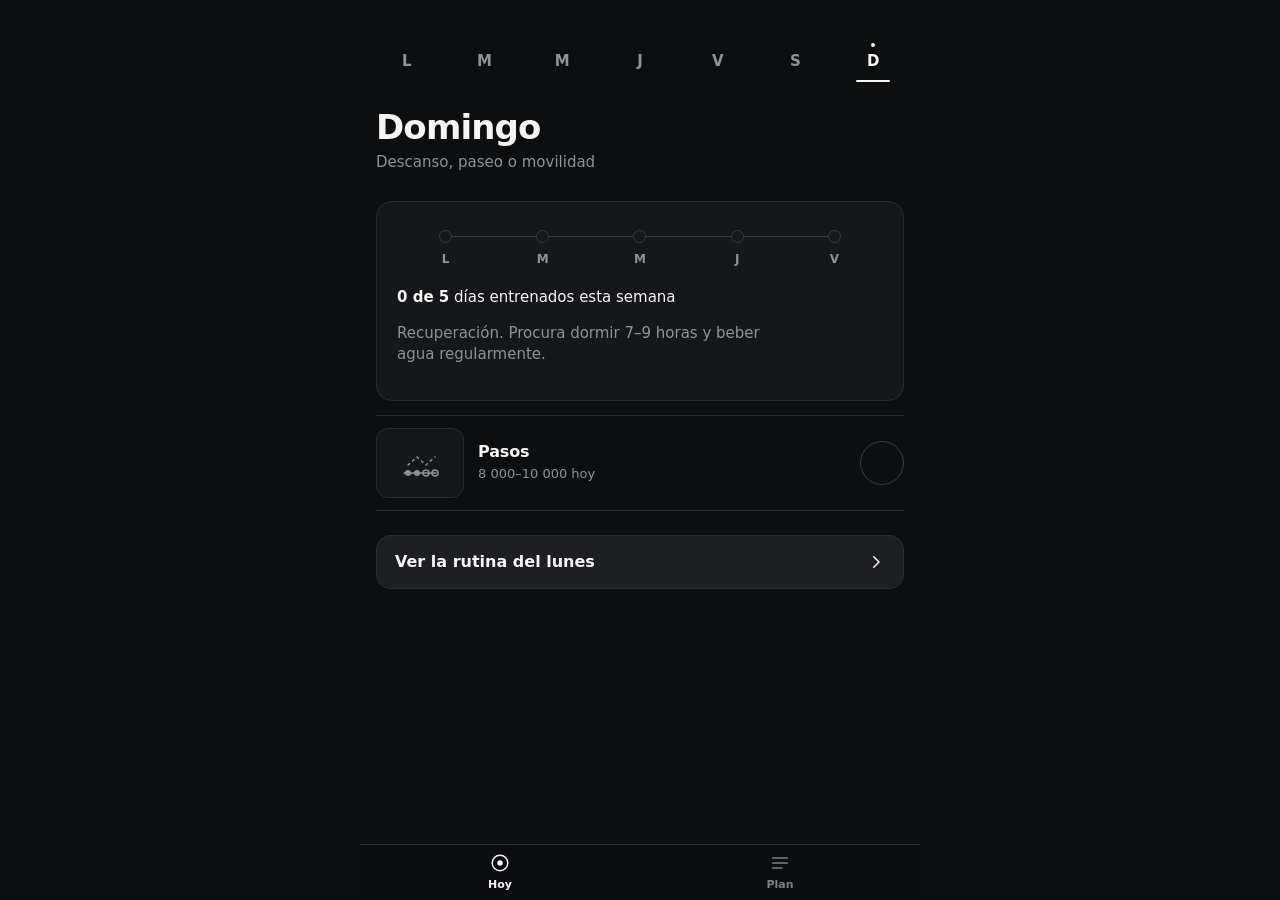
==== index.html @ 93b1b65b "Rutina: app de gimnasio sin conexión para iPhone Rutina de 5 días con ilustraciones, registro de ser" ====
<!doctype html>
<html lang="es-MX">
<head>
<meta charset="utf-8">
<meta name="viewport" content="width=device-width, initial-scale=1, viewport-fit=cover">
<title>Rutina</title>
<meta name="description" content="Tu rutina de gimnasio del día, sin internet.">
<meta name="theme-color" content="#0d0e10">
<meta name="color-scheme" content="dark">
<meta name="apple-mobile-web-app-capable" content="yes">
<meta name="mobile-web-app-capable" content="yes">
<meta name="apple-mobile-web-app-status-bar-style" content="black-translucent">
<meta name="apple-mobile-web-app-title" content="Rutina">
<link rel="apple-touch-icon" href="icons/icon-180.png">
<link rel="icon" href="icons/icon-192.png">
<link rel="manifest" href="manifest.webmanifest">
<link rel="stylesheet" href="styles.css">
</head>
<body>
<div class="app">
  <main id="screen" class="screen"></main>

  <nav class="tabbar" aria-label="Secciones">
    <a href="#/hoy" class="tab" data-tab="hoy">
      <svg viewBox="0 0 24 24" aria-hidden="true"><circle cx="12" cy="12" r="8.5" fill="none" stroke="currentColor" stroke-width="1.6"/><circle cx="12" cy="12" r="3" fill="currentColor"/></svg>
      <span>Hoy</span>
    </a>
    <a href="#/plan" class="tab" data-tab="plan">
      <svg viewBox="0 0 24 24" aria-hidden="true"><path d="M4 6.5h16M4 12h16M4 17.5h10" fill="none" stroke="currentColor" stroke-width="1.6" stroke-linecap="round"/></svg>
      <span>Plan</span>
    </a>
  </nav>

  <section id="timer" class="timer" aria-live="polite" hidden>
    <div class="timer__track"><div class="timer__fill"></div><i class="timer__head"></i></div>
    <div class="timer__row">
      <div class="timer__read">
        <span class="timer__label">Descanso</span>
        <span class="timer__time" id="timerTime">0:00</span>
      </div>
      <button type="button" class="btn btn--ghost" id="timerAdd">+15 s</button>
      <button type="button" class="btn" id="timerSkip">Saltar</button>
    </div>
  </section>
  <div class="flash" id="flash" aria-hidden="true"></div>
</div>

<script src="data.js"></script>
<script src="illus.js"></script>
<script src="app.js"></script>
</body>
</html>
---- styles.css ----
:root {
  --bg: #0d0e10;
  --plate: #16171a;
  --plate-2: #1e1f23;
  --line: #2a2c30;
  --line-2: #3a3c41;
  --ink: #f4f4f2;
  --mute: #8f9298;
  --dim: #7d8086;

  --r-sm: 10px;
  --r: 16px;
  --gutter: 16px;
  --tabbar-h: 56px;
  --safe-b: env(safe-area-inset-bottom, 0px);
  --safe-t: env(safe-area-inset-top, 0px);

  --ease-out: cubic-bezier(0.23, 1, 0.32, 1);
  --ease-drawer: cubic-bezier(0.32, 0.72, 0, 1);

  --font: -apple-system, BlinkMacSystemFont, "SF Pro Text", "Segoe UI", system-ui, sans-serif;
  color-scheme: dark;
}

* { box-sizing: border-box; }
html {
  -webkit-tap-highlight-color: transparent;
  -webkit-text-size-adjust: 100%;
  overscroll-behavior: none;
  background: var(--bg);
}
body {
  margin: 0;
  background: var(--bg);
  color: var(--ink);
  font: 400 15px/1.45 var(--font);
  font-feature-settings: "tnum" 1;
  -webkit-font-smoothing: antialiased;
}
::selection { background: var(--ink); color: var(--bg); }
button, input { font: inherit; color: inherit; }
button, a, [role="button"], .tab {
  touch-action: manipulation;
  user-select: none;
  -webkit-user-select: none;
  -webkit-touch-callout: none;
}
a { color: inherit; text-decoration: none; }
:focus-visible { outline: 2px solid var(--ink); outline-offset: 2px; border-radius: 6px; }
[hidden] { display: none !important; }

.app {
  max-width: 560px;
  margin: 0 auto;
  min-height: 100dvh;
  position: relative;
}
.screen {
  padding: calc(var(--safe-t) + 12px) var(--gutter) calc(var(--tabbar-h) + var(--safe-b) + 32px);
}
.app.has-timer .screen { padding-bottom: calc(var(--tabbar-h) + var(--safe-b) + 128px); }

/* entrada de pantallas */
.view { animation: view-in 240ms var(--ease-out); }
.view--push { animation-name: view-push; }
@keyframes view-in { from { opacity: 0; } }
@keyframes view-push { from { opacity: 0; transform: translateX(24px); } }

/* ---------- selector de día ---------- */
.days {
  display: grid;
  grid-template-columns: repeat(7, 1fr);
  margin: 0 calc(var(--gutter) * -0.5) 22px;
}
.day {
  position: relative;
  height: 52px;
  background: none;
  border: 0;
  padding: 0;
  color: var(--mute);
  font-size: 15px;
  font-weight: 600;
  display: grid;
  place-items: center;
  transition: color 150ms ease;
}
.day::after {
  content: "";
  position: absolute;
  left: 28%; right: 28%; bottom: 6px;
  height: 2px;
  border-radius: 1px;
  background: var(--ink);
  transform: scaleX(0);
  transition: transform 200ms var(--ease-out);
}
.day[aria-current="true"] { color: var(--ink); }
.day[aria-current="true"]::after { transform: scaleX(1); }
.day.is-today::before {
  content: "";
  position: absolute;
  top: 7px; left: 50%;
  width: 4px; height: 4px; margin-left: -2px;
  border-radius: 50%;
  background: var(--ink);
}
.day:active { color: var(--ink); }

/* ---------- encabezado del día ---------- */
.head h1 {
  margin: 0;
  font-size: 34px;
  line-height: 1.05;
  font-weight: 700;
  letter-spacing: -0.025em;
}
.head .focus {
  margin: 6px 0 0;
  color: var(--mute);
  font-size: 15px;
}
.meta {
  display: flex;
  align-items: center;
  gap: 12px;
  margin: 18px 0 0;
  color: var(--mute);
  font-size: 13px;
}
.meta b { color: var(--ink); font-weight: 600; }

/* riel de puntos: la firma visual */
.rail {
  display: flex;
  align-items: center;
  gap: 6px;
  flex: 1;
  min-width: 0;
}
.rail::before {
  content: "";
  flex: 1;
  height: 1px;
  background: var(--line);
  order: 2;
}
.rail__dots { display: flex; gap: 6px; order: 1; }
.pip {
  width: 7px; height: 7px;
  border-radius: 50%;
  border: 1.5px solid var(--line-2);
  transition: background-color 200ms var(--ease-out), border-color 200ms var(--ease-out), transform 200ms var(--ease-out);
}
.pip.is-done { background: var(--ink); border-color: var(--ink); }
.pip.is-next { border-color: var(--ink); }

/* ---------- notas plegables ---------- */
.note {
  margin: 22px 0 0;
  border: 1px solid var(--line);
  border-radius: var(--r);
  background: var(--plate);
}
.note summary {
  list-style: none;
  display: flex;
  align-items: center;
  justify-content: space-between;
  min-height: 52px;
  padding: 0 16px;
  font-weight: 600;
  cursor: pointer;
}
.note summary::-webkit-details-marker { display: none; }
.note summary svg { width: 16px; height: 16px; color: var(--mute); transition: transform 200ms var(--ease-out); }
.note[open] summary svg { transform: rotate(180deg); }
.note__body { padding: 0 16px 16px; color: var(--mute); }
.note__body p { margin: 0 0 10px; max-width: 65ch; }
.note__body p:last-child { margin-bottom: 0; }
.note__body strong { color: var(--ink); font-weight: 600; }

/* ---------- lista de ejercicios ---------- */
.list {
  list-style: none;
  margin: 14px 0 0;
  padding: 0;
  border-top: 1px solid var(--line);
}
.row {
  display: grid;
  grid-template-columns: 88px 1fr;
  gap: 14px;
  align-items: center;
  padding: 12px 0;
  border-bottom: 1px solid var(--line);
  transition: opacity 200ms ease;
}
a.row:active .thumb { transform: scale(0.97); }
.thumb {
  width: 88px;
  height: 70px;
  border-radius: 12px;
  background: var(--plate);
  border: 1px solid var(--line);
  overflow: hidden;
  transition: transform 160ms var(--ease-out);
}
.thumb .ann { display: none; }
.ill { display: block; width: 100%; height: 100%; }
.row__name {
  display: block;
  font-size: 16px;
  font-weight: 600;
  line-height: 1.25;
  letter-spacing: -0.01em;
}
.row__rx {
  display: block;
  margin-top: 3px;
  color: var(--mute);
  font-size: 13px;
}
.row__rail { margin-top: 9px; }
.row.is-complete .row__name { color: var(--mute); }
.tag {
  display: inline-block;
  margin-left: 6px;
  padding: 1px 6px;
  border: 1px solid var(--line-2);
  border-radius: 6px;
  color: var(--mute);
  font-size: 11px;
  font-weight: 600;
  vertical-align: 2px;
}

/* filas con casilla: bici y pasos */
.row--check { grid-template-columns: 88px 1fr 44px; }
.thumb--plain {
  display: grid;
  place-items: center;
  color: var(--mute);
}
.thumb--plain svg { width: 40px; height: 40px; }

.check {
  width: 44px;
  height: 44px;
  border-radius: 50%;
  border: 1.5px solid var(--line-2);
  background: none;
  display: grid;
  place-items: center;
  padding: 0;
  color: var(--bg);
  transition: background-color 180ms var(--ease-out), border-color 180ms var(--ease-out), transform 140ms var(--ease-out);
}
.check svg { width: 20px; height: 20px; opacity: 0; transform: scale(0.8); transition: opacity 160ms var(--ease-out), transform 200ms var(--ease-out); }
.check[aria-pressed="true"] { background: var(--ink); border-color: var(--ink); }
.check[aria-pressed="true"] svg { opacity: 1; transform: none; }
.check:active { transform: scale(0.92); }

/* ---------- descanso de fin de semana ---------- */
.rest-day {
  margin-top: 28px;
  padding: 28px 20px;
  border: 1px solid var(--line);
  border-radius: var(--r);
  background: var(--plate);
}
.rest-day p { margin: 0 0 6px; color: var(--mute); max-width: 40ch; }
.weekdots {
  display: grid;
  grid-template-columns: repeat(5, 1fr);
  position: relative;
  margin-bottom: 18px;
}
.weekdots::before {
  content: "";
  position: absolute;
  left: 10%; right: 10%; top: 6px;
  height: 1px;
  background: var(--line-2);
}
.wd { position: relative; display: grid; justify-items: center; gap: 8px; font-size: 12px; font-weight: 600; color: var(--mute); }
.wd i { width: 13px; height: 13px; border-radius: 50%; background: var(--plate); border: 1.5px solid var(--line-2); }
.wd.is-done { color: var(--ink); }
.wd.is-done i { background: var(--ink); border-color: var(--ink); }
.rest-day .weekdots__sum { color: var(--ink); margin-bottom: 14px; }
.weekdots__sum b { font-weight: 700; }

/* ---------- botones ---------- */
.btn {
  appearance: none;
  border: 0;
  min-height: 44px;
  padding: 0 18px;
  border-radius: 12px;
  background: var(--ink);
  color: var(--bg);
  font-weight: 600;
  font-size: 15px;
  display: inline-flex;
  align-items: center;
  justify-content: center;
  gap: 8px;
  transition: transform 140ms var(--ease-out), background-color 150ms ease;
}
.btn:active { transform: scale(0.97); }
.btn--ghost { background: var(--plate-2); color: var(--ink); border: 1px solid var(--line); }
.btn--block { width: 100%; min-height: 54px; border-radius: 14px; font-size: 16px; }
.btn svg { width: 18px; height: 18px; }

/* ---------- detalle del ejercicio ---------- */
.topbar {
  display: flex;
  align-items: center;
  justify-content: space-between;
  margin: 0 0 12px;
  min-height: 44px;
}
.back {
  display: inline-flex;
  align-items: center;
  gap: 2px;
  min-height: 44px;
  padding-right: 12px;
  margin-left: -6px;
  color: var(--ink);
  font-weight: 500;
}
.back svg { width: 22px; height: 22px; }
.back:active { opacity: 0.6; }
.counter { color: var(--mute); font-size: 13px; }

.hero {
  border-radius: var(--r);
  background: var(--plate);
  border: 1px solid var(--line);
  overflow: hidden;
  aspect-ratio: 4 / 3;
}
.ill-lbl {
  font: 600 10.5px/1 var(--font);
  letter-spacing: 0.12em;
  text-transform: uppercase;
  fill: var(--mute);
}
.ex-title {
  margin: 20px 0 0;
  font-size: 26px;
  line-height: 1.12;
  font-weight: 700;
  letter-spacing: -0.02em;
  text-wrap: balance;
}
.rx {
  display: grid;
  grid-template-columns: repeat(3, 1fr);
  margin: 16px 0 0;
  border-top: 1px solid var(--line);
  border-bottom: 1px solid var(--line);
}
.rx div { padding: 12px 0; }
.rx div + div { padding-left: 14px; border-left: 1px solid var(--line); }
.rx dt { color: var(--mute); font-size: 12px; }
.rx dd { margin: 2px 0 0; font-size: 18px; font-weight: 600; letter-spacing: -0.01em; }
.ex-alt { margin: 4px 0 0; color: var(--mute); }
.cue { margin: 16px 0 0; max-width: 65ch; }
.cue-note { margin: 8px 0 0; color: var(--mute); font-size: 14px; }

.last {
  margin: 22px 0 0;
  padding: 14px 16px;
  border: 1px solid var(--line);
  border-radius: var(--r);
  background: var(--plate);
}
.last h2, .sets-h {
  margin: 0;
  font-size: 13px;
  font-weight: 600;
  color: var(--mute);
}
.last__vals { margin: 4px 0 0; font-size: 17px; font-weight: 600; }
.last__vals span { color: var(--mute); font-weight: 400; }
.progress {
  display: flex;
  gap: 10px;
  align-items: flex-start;
  margin: 12px 0 0;
  padding-top: 12px;
  border-top: 1px solid var(--line);
}
.progress svg { flex: none; width: 18px; height: 18px; margin-top: 2px; }
.progress p { margin: 0; }
.progress strong { display: block; font-weight: 600; }
.progress span { color: var(--mute); font-size: 14px; }

/* series */
.sets-h { margin: 26px 0 10px; display: flex; align-items: center; gap: 14px; }
.sets-h .rail { max-width: 180px; }
.sets { list-style: none; margin: 0; padding: 0; }
.set {
  display: grid;
  grid-template-columns: 18px 1fr 1fr 44px;
  gap: 8px;
  align-items: center;
  padding: 10px 0;
  border-bottom: 1px solid var(--line);
}
.sets .set:first-child { border-top: 1px solid var(--line); }
.set--head {
  padding: 0 0 6px;
  border: 0;
  font-size: 12px;
  font-weight: 600;
  color: var(--mute);
  text-align: center;
}
.set.is-next .check { border-color: var(--ink); }
.set.is-next .set__n { color: var(--ink); }
.set--noload { grid-template-columns: 18px 1fr 44px; }
.set__n {
  font-size: 13px;
  font-weight: 600;
  color: var(--mute);
}
.set.is-done .set__n { color: var(--ink); }
.field { display: grid; grid-template-columns: 44px 1fr 44px; align-items: center; height: 52px; border-radius: 12px; background: var(--plate-2); border: 1px solid var(--line); transition: opacity 200ms ease; }
.field button {
  height: 100%;
  border: 0;
  background: none;
  padding: 0;
  color: var(--mute);
  display: grid;
  place-items: center;
}
.field button svg { width: 14px; height: 14px; }
.field button:active { color: var(--ink); }
.field label { display: block; min-width: 0; }
.field input {
  width: 100%;
  border: 0;
  background: none;
  text-align: center;
  font-size: 17px;
  font-weight: 600;
  padding: 0;
  outline: none;
  -moz-appearance: textfield;
}
.field input::placeholder { color: var(--dim); font-weight: 500; }
.field input::-webkit-outer-spin-button, .field input::-webkit-inner-spin-button { -webkit-appearance: none; margin: 0; }
.field:focus-within { border-color: var(--line-2); }
.set.is-done .field { opacity: 0.55; }

.next { margin-top: 24px; }
.next .btn { justify-content: space-between; padding: 0 18px; }
.next small { display: block; font-weight: 500; opacity: 0.6; font-size: 12px; }
.next .btn span { text-align: left; line-height: 1.2; }

.history { margin: 28px 0 0; }
.history h2 { margin: 0 0 6px; font-size: 13px; font-weight: 600; color: var(--mute); }
.history ol { list-style: none; margin: 0; padding: 0; }
.history li { display: flex; justify-content: space-between; gap: 12px; padding: 10px 0; border-bottom: 1px solid var(--line); font-size: 14px; }
.history li span:first-child { color: var(--mute); flex: none; }
.history li span:last-child { text-align: right; }

/* ---------- plan ---------- */
.plan h1 { margin: 6px 0 0; font-size: 34px; font-weight: 700; letter-spacing: -0.025em; line-height: 1.05; }
.plan .focus { margin: 6px 0 0; color: var(--mute); }
.section-h { margin: 32px 0 10px; font-size: 20px; font-weight: 700; letter-spacing: -0.015em; }
.week { list-style: none; margin: 0; padding: 0; border-top: 1px solid var(--line); }
.week a {
  display: grid;
  grid-template-columns: 34px 1fr auto;
  gap: 10px;
  align-items: baseline;
  padding: 13px 0;
  border-bottom: 1px solid var(--line);
}
.week a:active { opacity: 0.6; }
.week .d { font-weight: 700; }
.week .t { font-weight: 600; }
.week .t small { display: block; color: var(--mute); font-weight: 400; font-size: 13px; margin-top: 1px; }
.week .b { color: var(--mute); font-size: 13px; text-align: right; }
.week li.is-today .d::after { content: ""; display: inline-block; width: 4px; height: 4px; border-radius: 50%; background: var(--ink); margin-left: 5px; vertical-align: 3px; }

.rules { margin: 0; }
.rules div { padding: 14px 0; border-bottom: 1px solid var(--line); }
.rules div:first-child { border-top: 1px solid var(--line); }
.rules dt { font-weight: 600; }
.rules dd { margin: 3px 0 0; color: var(--mute); max-width: 65ch; }

.settings { border-top: 1px solid var(--line); }
.setting {
  display: flex;
  align-items: center;
  justify-content: space-between;
  gap: 16px;
  min-height: 60px;
  padding: 10px 0;
  border-bottom: 1px solid var(--line);
}
.setting p { margin: 0; }
.setting small { display: block; color: var(--mute); font-size: 13px; }
.setting input[type="date"] {
  font-size: 16px;
  background: var(--plate-2);
  border: 1px solid var(--line);
  border-radius: 10px;
  padding: 8px 10px;
  min-height: 40px;
}
.switch {
  flex: none;
  width: 52px; height: 32px;
  border-radius: 16px;
  border: 0;
  padding: 0;
  background: var(--line-2);
  position: relative;
  transition: background-color 200ms var(--ease-out);
}
.switch::after {
  content: "";
  position: absolute;
  top: 3px; left: 3px;
  width: 26px; height: 26px;
  border-radius: 50%;
  background: var(--ink);
  transition: transform 220ms var(--ease-out);
}
.switch[aria-checked="true"] { background: var(--ink); }
.switch[aria-checked="true"]::after { background: var(--bg); transform: translateX(20px); }
.backup { display: flex; gap: 10px; margin-top: 14px; }
.backup .btn { flex: 1; }
.fine { margin: 14px 0 0; color: var(--mute); font-size: 13px; max-width: 60ch; }
.toast-msg { margin: 10px 0 0; font-size: 13px; color: var(--ink); min-height: 1.4em; }

/* ---------- barra inferior ---------- */
.tabbar {
  position: fixed;
  left: 0; right: 0; bottom: 0;
  z-index: 20;
  display: grid;
  grid-template-columns: 1fr 1fr;
  max-width: 560px;
  margin: 0 auto;
  height: calc(var(--tabbar-h) + var(--safe-b));
  padding-bottom: var(--safe-b);
  background: rgba(13, 14, 16, 0.94);
  border-top: 1px solid var(--line);
}
.tab {
  display: grid;
  place-items: center;
  align-content: center;
  gap: 3px;
  color: var(--dim);
  font-size: 11px;
  font-weight: 600;
  transition: color 150ms ease;
}
.tab svg { width: 22px; height: 22px; }
.tab[aria-current="page"] { color: var(--ink); }

/* ---------- temporizador ---------- */
.timer {
  position: fixed;
  left: 0; right: 0;
  bottom: calc(var(--tabbar-h) + var(--safe-b) + 8px);
  z-index: 30;
  max-width: calc(560px - 2 * var(--gutter));
  margin: 0 var(--gutter);
  border-radius: 18px;
  background: var(--plate-2);
  border: 1px solid var(--line-2);
  box-shadow: 0 12px 32px rgba(0, 0, 0, 0.55);
  overflow: hidden;
  transition: transform 260ms var(--ease-drawer), opacity 200ms ease;
}
@media (min-width: 592px) { .timer { margin: 0 auto; } }
.timer.is-entering { transform: translateY(16px); opacity: 0; }
.timer__track { position: relative; height: 14px; margin: 0 18px; }
.timer__track::before {
  content: "";
  position: absolute;
  left: 0; right: 0; top: 50%;
  height: 1px;
  background: var(--line-2);
}
.timer__fill {
  position: absolute;
  left: 0; right: 0; top: 50%;
  height: 2px;
  margin-top: -1px;
  background: var(--ink);
  transform-origin: left center;
  transform: scaleX(var(--p, 1));
}
.timer__head {
  position: absolute;
  top: 50%;
  left: calc(var(--p, 1) * 100%);
  width: 9px; height: 9px;
  border-radius: 50%;
  background: var(--ink);
  transform: translate(-50%, -50%);
}
.timer.is-done .timer__head { box-shadow: 0 0 0 4px var(--plate-2), 0 0 0 5px var(--ink); }
.timer__row {
  display: grid;
  grid-template-columns: 1fr auto auto;
  gap: 8px;
  align-items: center;
  padding: 4px 12px 12px 18px;
}
.timer__read { display: grid; line-height: 1.1; }
.timer__label { font-size: 12px; color: var(--mute); font-weight: 600; }
.timer__time { font-size: 30px; font-weight: 700; letter-spacing: -0.02em; }
.timer.is-done .timer__label { color: var(--ink); }

.flash {
  position: fixed;
  inset: 0;
  z-index: 40;
  background: var(--ink);
  opacity: 0;
  pointer-events: none;
}
.flash.is-on { animation: flash 900ms ease-out; }
@keyframes flash { 0%, 30% { opacity: 0.9; } 15%, 45% { opacity: 0.15; } 100% { opacity: 0; } }

@media (hover: hover) and (pointer: fine) {
  a.row:hover .thumb { border-color: var(--line-2); }
  .day:hover, .tab:hover { color: var(--ink); }
  .btn--ghost:hover { border-color: var(--line-2); }
}

@media (prefers-reduced-motion: reduce) {
  .view, .view--push { animation: view-in 160ms ease; }
  .flash.is-on { animation: flash-soft 900ms ease; }
  @keyframes flash-soft { 0% { opacity: 0.4; } 100% { opacity: 0; } }
  .timer.is-entering { transform: none; }
}

@media (min-width: 700px) {
  .app { padding-top: 24px; }
}
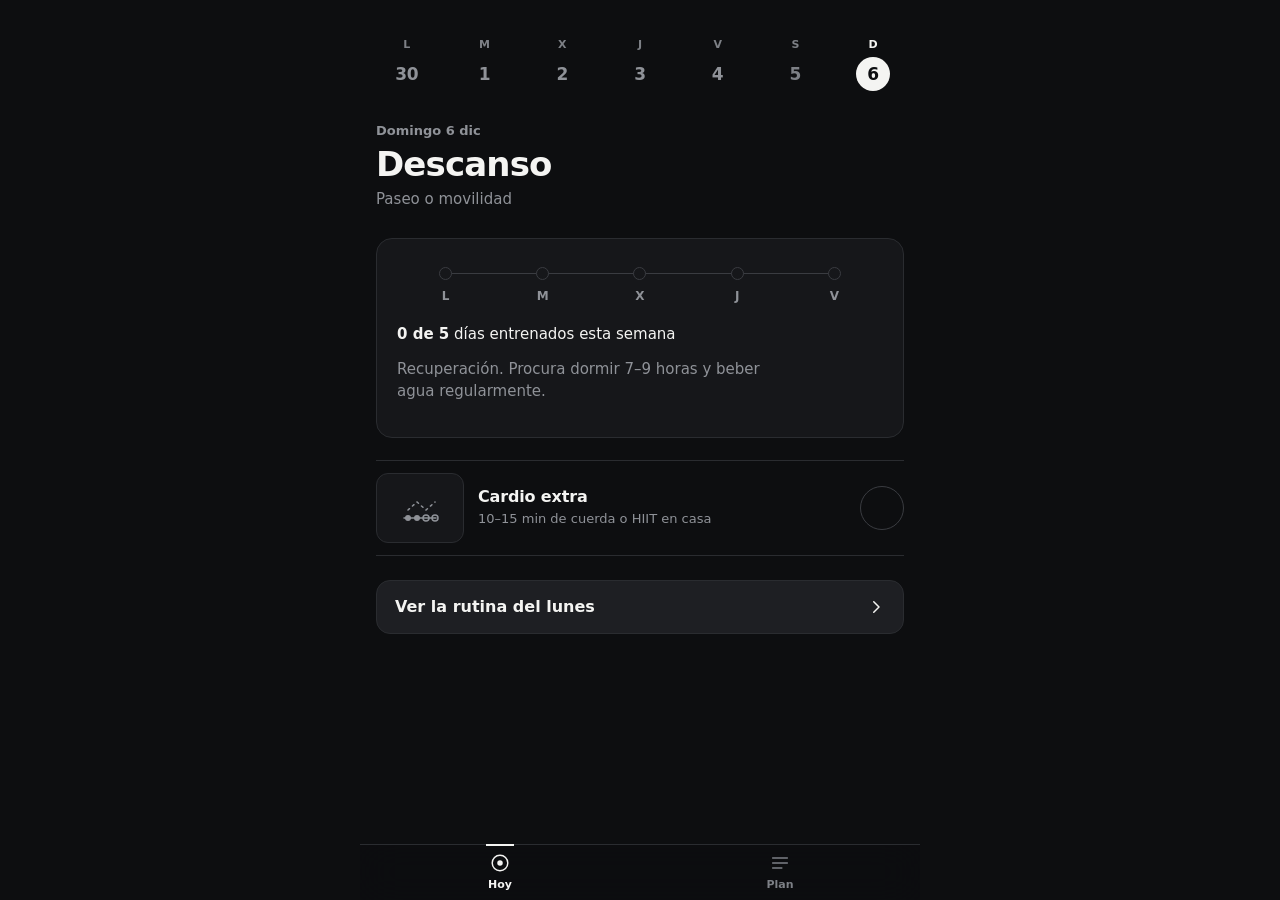
==== commit b732d104: "v12: copia en la nube con Supabase, spider curl y aperturas inclinadas - Plan → Copia en la nube: en" ====
--- a/index.html
+++ b/index.html
@@ -48,5 +48,6 @@
 <script src="data.js"></script>
 <script src="illus.js"></script>
 <script src="app.js"></script>
+<script src="sync.js"></script>
 </body>
 </html>
--- a/styles.css
+++ b/styles.css
@@ -38,6 +38,7 @@
   -webkit-font-smoothing: antialiased;
 }
 ::selection { background: var(--ink); color: var(--bg); }
+input { caret-color: var(--ink); }
 button, input { font: inherit; color: inherit; }
 button, a, [role="button"], .tab {
   touch-action: manipulation;
@@ -74,38 +75,32 @@
 }
 .day {
   position: relative;
-  height: 52px;
+  height: 64px;
   background: none;
   border: 0;
-  padding: 0;
-  color: var(--mute);
-  font-size: 15px;
-  font-weight: 600;
-  display: grid;
-  place-items: center;
-  transition: color 150ms ease;
-}
-.day::after {
-  content: "";
-  position: absolute;
-  left: 28%; right: 28%; bottom: 6px;
-  height: 2px;
-  border-radius: 1px;
-  background: var(--ink);
-  transform: scaleX(0);
-  transition: transform 200ms var(--ease-out);
-}
-.day[aria-current="true"] { color: var(--ink); }
-.day[aria-current="true"]::after { transform: scaleX(1); }
-.day.is-today::before {
-  content: "";
-  position: absolute;
-  top: 7px; left: 50%;
-  width: 4px; height: 4px; margin-left: -2px;
+  padding: 0 0 8px;
+  color: var(--mute);
+  display: grid;
+  justify-items: center;
+  align-content: center;
+  gap: 4px;
+  transition: color 150ms ease, transform 140ms var(--ease-out);
+}
+.day__l { font-size: 11px; font-weight: 600; color: var(--dim); }
+.day__n {
+  width: 34px; height: 34px;
+  display: grid; place-items: center;
   border-radius: 50%;
-  background: var(--ink);
-}
-.day:active { color: var(--ink); }
+  font-size: 17px; font-weight: 600;
+  letter-spacing: -0.01em;
+  transition: background-color 200ms var(--ease-out), color 200ms var(--ease-out), box-shadow 200ms var(--ease-out);
+}
+.day.is-rest .day__n { color: var(--dim); }
+/* hoy: anillo (lo actual); elegido: relleno de tinta */
+.day.is-today .day__n { box-shadow: inset 0 0 0 1.5px var(--line-2); color: var(--ink); }
+.day[aria-current="true"] .day__l { color: var(--ink); }
+.day[aria-current="true"] .day__n { background: var(--ink); color: var(--bg); box-shadow: none; }
+.day:active { transform: scale(0.94); }
 
 /* ---------- encabezado del día ---------- */
 .head h1 {
@@ -120,15 +115,40 @@
   color: var(--mute);
   font-size: 15px;
 }
-.meta {
+.head__date { margin: 0 0 6px; color: var(--mute); font-size: 13px; font-weight: 600; }
+.head__spec {
   display: flex;
+  flex-wrap: wrap;
+  margin: 14px 0 0;
+  font-size: 13px;
+  color: var(--ink);
+  font-weight: 600;
+}
+.head__spec span + span::before {
+  content: "";
+  display: inline-block;
+  width: 3px; height: 3px;
+  margin: 0 9px;
+  border-radius: 50%;
+  background: var(--line-2);
+  vertical-align: 3px;
+}
+
+/* la sesión entera: un grupo de puntos por ejercicio, un punto por serie */
+.srail {
+  display: flex;
   align-items: center;
   gap: 12px;
-  margin: 18px 0 0;
-  color: var(--mute);
-  font-size: 13px;
-}
-.meta b { color: var(--ink); font-weight: 600; }
+  margin: 16px 0 0;
+  padding: 14px 0;
+  border-top: 1px solid var(--line);
+  border-bottom: 1px solid var(--line);
+}
+.srail__dots { display: flex; flex-wrap: wrap; gap: 6px 8px; flex: 1; min-width: 0; }
+.srail__g { display: flex; gap: 3px; }
+.srail .pip { width: 7px; height: 7px; }
+.srail__n { flex: none; color: var(--mute); font-size: 13px; }
+.srail__n b { color: var(--ink); font-weight: 600; }
 
 /* riel de puntos: la firma visual */
 .rail {
@@ -185,8 +205,41 @@
   list-style: none;
   margin: 14px 0 0;
   padding: 0;
-  border-top: 1px solid var(--line);
-}
+}
+.list > li:first-child .row { border-top: 1px solid var(--line); }
+/* entrada escalonada al cambiar de día */
+.list.is-entering > li { animation: row-in 420ms var(--ease-out) both; animation-delay: calc(var(--i, 0) * 32ms); }
+@keyframes row-in { from { opacity: 0; transform: translateY(10px); } }
+
+/* superserie: los dos ejercicios unidos por una línea con un punto en cada uno */
+.ss-h {
+  display: flex;
+  align-items: baseline;
+  gap: 8px;
+  padding: 16px 0 2px;
+  font-size: 13px;
+  font-weight: 600;
+}
+.ss-h small { color: var(--mute); font-weight: 400; font-size: 13px; }
+.is-pa, .is-pb { position: relative; padding-left: 18px; }
+.is-pa::before, .is-pb::before {
+  content: "";
+  position: absolute;
+  left: 4px; width: 1px;
+  background: var(--line-2);
+}
+.is-pa::before { top: 50%; bottom: -1px; }
+.is-pb::before { top: 0; bottom: 50%; }
+.is-pa::after, .is-pb::after {
+  content: "";
+  position: absolute;
+  left: 0; top: 50%;
+  width: 9px; height: 9px; margin-top: -4.5px;
+  border-radius: 50%;
+  background: var(--bg);
+  border: 1.5px solid var(--ink);
+}
+.is-pa .row { border-bottom-color: transparent; }
 .row {
   display: grid;
   grid-template-columns: 88px 1fr;
@@ -208,6 +261,7 @@
 }
 .thumb .ann { display: none; }
 .ill { display: block; width: 100%; height: 100%; }
+.row__main { min-width: 0; }
 .row__name {
   display: block;
   font-size: 16px;
@@ -221,11 +275,14 @@
   color: var(--mute);
   font-size: 13px;
 }
+.row__rx b { color: var(--ink); font-weight: 600; }
+.row.is-complete .row__rx b { color: var(--mute); }
 .row__rail { margin-top: 9px; }
 .row.is-complete .row__name { color: var(--mute); }
 .tag {
   display: inline-block;
   margin-left: 6px;
+  white-space: nowrap;
   padding: 1px 6px;
   border: 1px solid var(--line-2);
   border-radius: 6px;
@@ -260,6 +317,18 @@
 .check[aria-pressed="true"] { background: var(--ink); border-color: var(--ink); }
 .check[aria-pressed="true"] svg { opacity: 1; transform: none; }
 .check:active { transform: scale(0.92); }
+.check { position: relative; }
+.check::after {
+  content: "";
+  position: absolute;
+  inset: -1.5px;
+  border-radius: 50%;
+  border: 1.5px solid var(--ink);
+  opacity: 0;
+  pointer-events: none;
+}
+.check[aria-pressed="true"]::after { animation: ring-out 520ms var(--ease-out); }
+@keyframes ring-out { from { opacity: 0.6; transform: scale(1); } to { opacity: 0; transform: scale(1.45); } }
 
 /* ---------- descanso de fin de semana ---------- */
 .rest-day {
@@ -270,6 +339,7 @@
   background: var(--plate);
 }
 .rest-day p { margin: 0 0 6px; color: var(--mute); max-width: 40ch; }
+.rest-day + .list { margin-top: 22px; }
 .weekdots {
   display: grid;
   grid-template-columns: repeat(5, 1fr);
@@ -332,14 +402,27 @@
 }
 .back svg { width: 22px; height: 22px; }
 .back:active { opacity: 0.6; }
-.counter { color: var(--mute); font-size: 13px; }
+.counter { display: flex; align-items: center; gap: 10px; color: var(--mute); font-size: 13px; }
+.exrail { display: flex; gap: 4px; }
+.exrail .pip { width: 6px; height: 6px; border-width: 1.25px; }
 
 .hero {
   border-radius: var(--r);
   background: var(--plate);
   border: 1px solid var(--line);
   overflow: hidden;
-  aspect-ratio: 4 / 3;
+}
+/* inicio y final lado a lado, mismo encuadre, separados por una línea */
+.duo { display: grid; grid-template-columns: 1fr 1fr; aspect-ratio: 3 / 2; }
+.duo--wide { aspect-ratio: 3 / 1; }
+.duo figure { position: relative; margin: 0; min-width: 0; }
+.duo figure + figure { border-left: 1px solid var(--line); }
+.duo figcaption {
+  position: absolute;
+  left: 12px; bottom: 9px;
+  color: var(--mute);
+  font-size: 12px;
+  font-weight: 600;
 }
 .ill-lbl {
   font: 600 10.5px/1 var(--font);
@@ -365,10 +448,83 @@
 .rx div { padding: 12px 0; }
 .rx div + div { padding-left: 14px; border-left: 1px solid var(--line); }
 .rx dt { color: var(--mute); font-size: 12px; }
-.rx dd { margin: 2px 0 0; font-size: 18px; font-weight: 600; letter-spacing: -0.01em; }
-.ex-alt { margin: 4px 0 0; color: var(--mute); }
+.rx dd { margin: 2px 0 0; font-size: 22px; font-weight: 600; letter-spacing: -0.02em; }
+.ex-alt { margin: 6px 0 0; color: var(--mute); }
+
+/* cambio entre los dos ejercicios de una superserie */
+.pairnav {
+  display: grid;
+  grid-template-columns: 1fr 1fr;
+  margin: 16px 0 0;
+  padding: 3px;
+  border-radius: 12px;
+  background: var(--plate);
+  border: 1px solid var(--line);
+}
+.pairnav a {
+  display: block;
+  white-space: nowrap;
+  overflow: hidden;
+  text-overflow: ellipsis;
+  line-height: 42px;
+  padding: 0 10px;
+  border-radius: 9px;
+  color: var(--mute);
+  font-size: 13px;
+  font-weight: 600;
+  text-align: center;
+  transition: background-color 200ms var(--ease-out), color 200ms var(--ease-out);
+}
+.pairnav a.is-on { background: var(--plate-2); color: var(--ink); box-shadow: inset 0 0 0 1px var(--line-2); }
+.cue-note b { color: var(--ink); font-weight: 600; }
 .cue { margin: 16px 0 0; max-width: 65ch; }
 .cue-note { margin: 8px 0 0; color: var(--mute); font-size: 14px; }
+
+/* técnica: plato plegable con ficha, pasos sobre una línea vertical de puntos y errores */
+.tech__body { padding: 0 16px 18px; }
+.tech h3 { margin: 0 0 12px; font-size: 13px; font-weight: 600; color: var(--mute); }
+.tech__spec { margin: 0; border-top: 1px solid var(--line); }
+.tech__spec div {
+  display: grid;
+  grid-template-columns: 104px 1fr;
+  gap: 12px;
+  padding: 10px 0;
+  border-bottom: 1px solid var(--line);
+}
+.tech__spec dt { color: var(--mute); font-size: 13px; padding-top: 1px; }
+.tech__spec dd { margin: 0; font-size: 15px; }
+.how { margin: 22px 0 0; }
+.how ol { list-style: none; margin: 0; padding: 0; position: relative; }
+.how ol::before {
+  content: "";
+  position: absolute;
+  left: 4px; top: 8px; bottom: 8px;
+  width: 1px;
+  background: var(--line-2);
+}
+.how li { position: relative; padding: 0 0 14px 24px; max-width: 65ch; }
+.how li:last-child { padding-bottom: 0; }
+.how li::before {
+  content: "";
+  position: absolute;
+  left: 0; top: 6px;
+  width: 9px; height: 9px;
+  border-radius: 50%;
+  background: var(--plate);
+  border: 1.5px solid var(--ink);
+}
+.faults { margin: 22px 0 0; }
+.faults ul { list-style: none; margin: 0; padding: 0; }
+.faults li { position: relative; padding: 0 0 12px 24px; max-width: 65ch; color: var(--mute); }
+.faults li:last-child { padding-bottom: 0; }
+.faults li::before {
+  content: "";
+  position: absolute;
+  left: 0; top: 10px;
+  width: 10px; height: 1.5px;
+  background: var(--line-2);
+}
+.faults b { display: block; font-weight: 600; color: var(--ink); }
 
 .last {
   margin: 22px 0 0;
@@ -394,6 +550,17 @@
   border-top: 1px solid var(--line);
 }
 .progress svg { flex: none; width: 18px; height: 18px; margin-top: 2px; }
+.progress--stall svg { color: var(--mute); }
+
+/* tendencia del mejor peso por sesión: puntos sobre una línea */
+.trend { margin: 14px 0 0; }
+.trend svg { display: block; width: 100%; height: auto; overflow: visible; }
+.trend__base { stroke: var(--line); stroke-width: 1; }
+.trend__line { fill: none; stroke: var(--line-2); stroke-width: 1.5; stroke-linejoin: round; }
+.trend circle { fill: var(--plate); stroke: var(--mute); stroke-width: 1.5; }
+.trend circle.is-last { fill: var(--ink); stroke: var(--ink); }
+.trend figcaption { display: flex; justify-content: space-between; margin-top: 6px; color: var(--mute); font-size: 12px; }
+.trend figcaption span:last-child { color: var(--ink); font-weight: 600; }
 .progress p { margin: 0; }
 .progress strong { display: block; font-weight: 600; }
 .progress span { color: var(--mute); font-size: 14px; }
@@ -486,7 +653,59 @@
 .week .d { font-weight: 700; }
 .week .t { font-weight: 600; }
 .week .t small { display: block; color: var(--mute); font-weight: 400; font-size: 13px; margin-top: 1px; }
-.week .b { color: var(--mute); font-size: 13px; text-align: right; }
+.week .b { color: var(--ink); font-size: 13px; font-weight: 600; text-align: right; }
+.week .b small { display: block; color: var(--mute); font-weight: 400; margin-top: 1px; }
+
+/* volumen semanal: línea de tinta con punto en la cabeza sobre la banda del rango recomendado */
+.vol { list-style: none; margin: 0; padding: 4px 0 0; border-top: 1px solid var(--line); }
+.vol li {
+  display: grid;
+  grid-template-columns: 116px 1fr 28px;
+  gap: 12px;
+  align-items: center;
+  min-height: 38px;
+  font-size: 14px;
+}
+.vol li > span:first-child { color: var(--mute); }
+.vol b { text-align: right; font-weight: 600; }
+.vol__bar { position: relative; height: 14px; }
+.vol__bar::before {
+  content: "";
+  position: absolute;
+  left: 0; right: 0; top: 50%;
+  height: 1px;
+  background: var(--line);
+}
+.vol__bar::after {
+  content: "";
+  position: absolute;
+  left: var(--lo); right: calc(100% - var(--hi)); top: 2px; bottom: 2px;
+  border-radius: 3px;
+  background: var(--line);
+  box-shadow: inset 0 0 0 1px var(--line-2);
+}
+/* fuera del rango: línea apagada */
+.vol__bar.is-out i, .vol__bar.is-out i::after { background: var(--mute); }
+.vol__bar i {
+  position: absolute;
+  z-index: 1;
+  left: 0; top: 50%;
+  width: var(--v);
+  height: 2px;
+  margin-top: -1px;
+  background: var(--ink);
+  transform-origin: left center;
+  animation: bar-in 600ms var(--ease-out) both;
+}
+.vol__bar i::after {
+  content: "";
+  position: absolute;
+  right: -4px; top: -3.5px;
+  width: 9px; height: 9px;
+  border-radius: 50%;
+  background: var(--ink);
+}
+@keyframes bar-in { from { transform: scaleX(0); } }
 .week li.is-today .d::after { content: ""; display: inline-block; width: 4px; height: 4px; border-radius: 50%; background: var(--ink); margin-left: 5px; vertical-align: 3px; }
 
 .rules { margin: 0; }
@@ -536,6 +755,35 @@
 }
 .switch[aria-checked="true"] { background: var(--ink); }
 .switch[aria-checked="true"]::after { background: var(--bg); transform: translateX(20px); }
+.sync-form { display: flex; gap: 10px; margin-top: 14px; }
+.sync-form input {
+  flex: 1;
+  min-width: 0;
+  min-height: 44px;
+  font: inherit;
+  font-size: 16px; /* 16px evita el zoom de iOS al enfocar */
+  color: var(--ink);
+  background: var(--plate-2);
+  border: 1px solid var(--line);
+  border-radius: 12px;
+  padding: 0 14px;
+}
+.sync-form input:focus-visible { outline: 2px solid var(--ink); outline-offset: 1px; }
+.sync-form .btn { flex: none; }
+.btn:disabled, .sync-form input:disabled { opacity: 0.5; }
+.btn--sm { min-height: 40px; padding: 0 14px; font-size: 14px; flex: none; }
+.link-btn {
+  appearance: none;
+  border: 0;
+  background: none;
+  padding: 0;
+  min-height: 44px;
+  font: inherit;
+  font-size: 13px;
+  color: var(--mute);
+  text-decoration: underline;
+  text-underline-offset: 3px;
+}
 .backup { display: flex; gap: 10px; margin-top: 14px; }
 .backup .btn { flex: 1; }
 .fine { margin: 14px 0 0; color: var(--mute); font-size: 13px; max-width: 60ch; }
@@ -552,7 +800,9 @@
   margin: 0 auto;
   height: calc(var(--tabbar-h) + var(--safe-b));
   padding-bottom: var(--safe-b);
-  background: rgba(13, 14, 16, 0.94);
+  background: rgba(13, 14, 16, 0.78);
+  -webkit-backdrop-filter: blur(20px) saturate(140%);
+  backdrop-filter: blur(20px) saturate(140%);
   border-top: 1px solid var(--line);
 }
 .tab {
@@ -566,7 +816,17 @@
   transition: color 150ms ease;
 }
 .tab svg { width: 22px; height: 22px; }
+.tab { position: relative; }
+.tab svg { transition: transform 140ms var(--ease-out); }
+.tab:active svg { transform: scale(0.9); }
 .tab[aria-current="page"] { color: var(--ink); }
+.tab[aria-current="page"]::before {
+  content: "";
+  position: absolute;
+  top: -1px; left: 50%;
+  width: 28px; height: 2px; margin-left: -14px;
+  background: var(--ink);
+}
 
 /* ---------- temporizador ---------- */
 .timer {
@@ -643,6 +903,9 @@
 
 @media (prefers-reduced-motion: reduce) {
   .view, .view--push { animation: view-in 160ms ease; }
+  .list.is-entering > li { animation: view-in 160ms ease both; animation-delay: 0ms; }
+  .vol__bar i { animation: none; }
+  .check[aria-pressed="true"]::after { animation: none; }
   .flash.is-on { animation: flash-soft 900ms ease; }
   @keyframes flash-soft { 0% { opacity: 0.4; } 100% { opacity: 0; } }
   .timer.is-entering { transform: none; }
